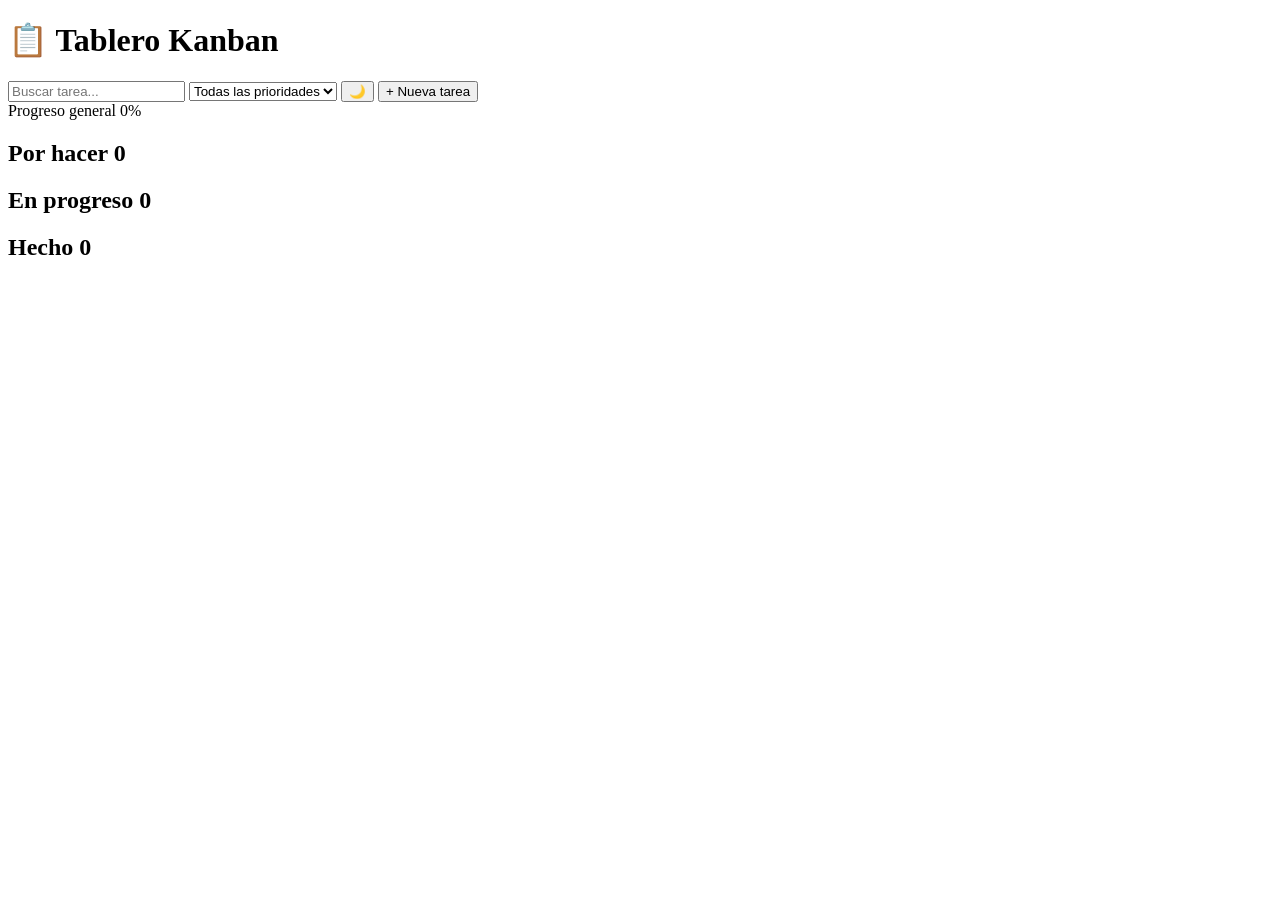
==== HTML/index.html @ 424a71e5 "Archivos" ====
<!DOCTYPE html>
<html lang="es">
<head>
  <meta charset="utf-8">
  <meta name="viewport" content="width=device-width, initial-scale=1">
  <title>Tablero Kanban</title>
  <meta name="description" content="Tablero Kanban con drag and drop y localStorage">
  <link rel="stylesheet" href="styles.css">
</head>
<body>

  <header class="topbar">
    <h1>📋 Tablero Kanban</h1>
    <div class="controls">
      <input type="search" id="search" placeholder="Buscar tarea...">
      <select id="filterPriority">
        <option value="todas">Todas las prioridades</option>
        <option value="alta">Alta</option>
        <option value="media">Media</option>
        <option value="baja">Baja</option>
      </select>
      <button id="themeToggle" class="btn ghost" title="Cambiar tema">🌙</button>
      <button id="addBtn" class="btn primary">+ Nueva tarea</button>
    </div>
  </header>

  <section class="progress-wrap">
    <div class="progress-info">
      <span>Progreso general</span>
      <span id="progressText">0%</span>
    </div>
    <div class="progress"><div id="progressBar"></div></div>
  </section>

  <main class="board">
    <section class="column" data-status="todo">
      <h2>Por hacer <span class="count" id="count-todo">0</span></h2>
      <div class="list" id="list-todo"></div>
    </section>

    <section class="column" data-status="doing">
      <h2>En progreso <span class="count" id="count-doing">0</span></h2>
      <div class="list" id="list-doing"></div>
    </section>

    <section class="column" data-status="done">
      <h2>Hecho <span class="count" id="count-done">0</span></h2>
      <div class="list" id="list-done"></div>
    </section>
  </main>

  <dialog id="taskDialog">
    <form id="taskForm">
      <h3 id="dialogTitle">Nueva tarea</h3>

      <label>Título
        <input type="text" id="taskTitle" required maxlength="60">
      </label>

      <label>Descripción
        <textarea id="taskDesc" rows="3" maxlength="200"></textarea>
      </label>

      <div class="row">
        <label>Prioridad
          <select id="taskPriority">
            <option value="alta">Alta</option>
            <option value="media" selected>Media</option>
            <option value="baja">Baja</option>
          </select>
        </label>

        <label>Fecha límite
          <input type="date" id="taskDue">
        </label>
      </div>

      <div class="dialog-actions">
        <button type="button" id="cancelBtn" class="btn ghost">Cancelar</button>
        <button type="submit" class="btn primary">Guardar</button>
      </div>
    </form>
  </dialog>

  <script src="app.js"></script>
</body>
</html>
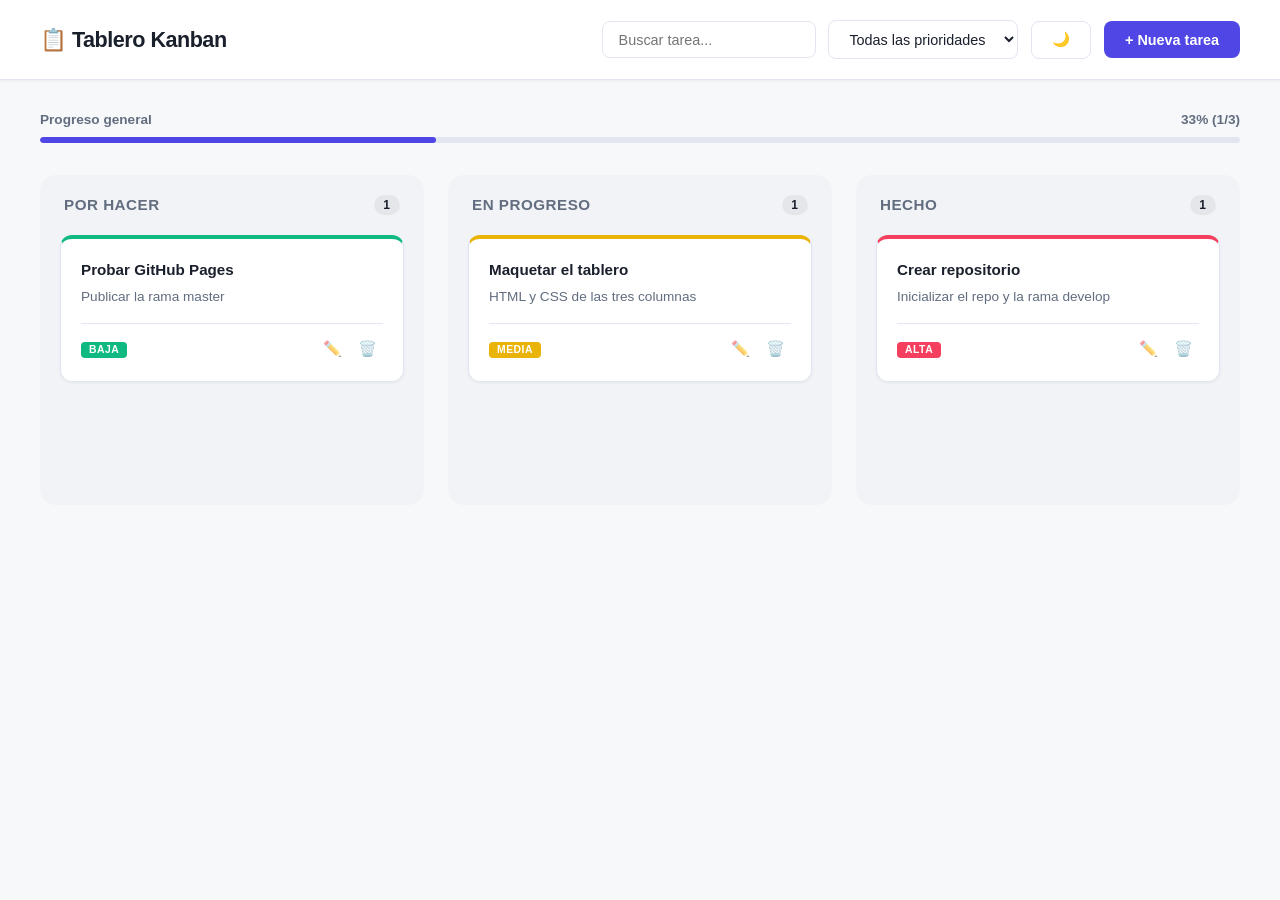
==== commit 0341c80a: "agregar cambaio de en el html" ====
--- a/HTML/index.html
+++ b/HTML/index.html
@@ -5,7 +5,7 @@
   <meta name="viewport" content="width=device-width, initial-scale=1">
   <title>Tablero Kanban</title>
   <meta name="description" content="Tablero Kanban con drag and drop y localStorage">
-  <link rel="stylesheet" href="styles.css">
+  <link rel="stylesheet" href="../CSS/styles.css">
 </head>
 <body>
 
@@ -82,6 +82,6 @@
     </form>
   </dialog>
 
-  <script src="app.js"></script>
+  <script src="../JAVA/app.js"></script>
 </body>
 </html>
--- a/CSS/styles.css
+++ b/CSS/styles.css
@@ -0,0 +1,393 @@
+/* ==========================================
+   1. VARIABLES DE DISEÑO (Paleta moderna y limpia)
+   ========================================== */
+:root {
+  --bg: #f6f8fa;
+  --surface: #ffffff;
+  --column: #f1f3f7;
+  --text: #1a1f2c;
+  --muted: #626d7f;
+  --border: #e2e6f0;
+  
+  /* Colores de marca y estados */
+  --primary: #4f46e5;
+  --primary-hover: #4338ca;
+  --alta: #f43f5e;
+  --media: #eab308;
+  --baja: #10b981;
+  
+  /* Efectos sofisticados */
+  --shadow-sm: 0 1px 3px rgba(0, 0, 0, 0.05);
+  --shadow-md: 0 4px 12px rgba(0, 0, 0, 0.05);
+  --shadow-lg: 0 20px 40px rgba(0, 0, 0, 0.08);
+  --radius-lg: 16px;
+  --radius-md: 12px;
+  --radius-sm: 8px;
+}
+
+[data-theme="dark"] {
+  --bg: #0b0d14;
+  --surface: #141722;
+  --column: #1b1e2c;
+  --text: #f1f3f7;
+  --muted: #8894a6;
+  --border: #24293e;
+  
+  /* Efectos oscuros */
+  --shadow-sm: 0 1px 3px rgba(0, 0, 0, 0.2);
+  --shadow-md: 0 4px 12px rgba(0, 0, 0, 0.25);
+  --shadow-lg: 0 20px 40px rgba(0, 0, 0, 0.4);
+}
+
+/* ==========================================
+   2. RESETEO Y CONFIGURACIÓN BASE
+   ========================================== */
+* { 
+  box-sizing: border-box; 
+  margin: 0; 
+  padding: 0; 
+}
+
+body {
+  font-family: -apple-system, BlinkMacSystemFont, "Segoe UI", Roboto, Helvetica, Arial, sans-serif;
+  background: var(--bg);
+  color: var(--text);
+  min-height: 100vh;
+  transition: background 0.3s cubic-bezier(0.4, 0, 0.2, 1), color 0.3s ease;
+  -webkit-font-smoothing: antialiased;
+}
+
+/* ==========================================
+   3. BARRA SUPERIOR (Top Bar de App Premium)
+   ========================================== */
+.topbar {
+  display: flex;
+  flex-wrap: wrap;
+  gap: 1.5rem;
+  align-items: center;
+  justify-content: space-between;
+  padding: 1.25rem 2.5rem;
+  background: var(--surface);
+  border-bottom: 1px solid var(--border);
+  box-shadow: var(--shadow-sm);
+}
+
+.topbar h1 {
+  font-size: 1.35rem;
+  font-weight: 700;
+  letter-spacing: -0.5px;
+}
+
+.controls {
+  display: flex;
+  flex-wrap: wrap;
+  align-items: center;
+  gap: 0.8rem;
+}
+
+/* Inputs minimalistas y enfocados */
+input, select, textarea {
+  font: inherit;
+  font-size: 0.9rem;
+  padding: 0.6rem 1rem;
+  border: 1px solid var(--border);
+  border-radius: var(--radius-sm);
+  background: var(--surface);
+  color: var(--text);
+  transition: all 0.2s cubic-bezier(0.4, 0, 0.2, 1);
+}
+
+input:focus, select:focus, textarea:focus {
+  outline: none;
+  border-color: var(--primary);
+  box-shadow: 0 0 0 4px rgba(79, 70, 229, 0.12);
+}
+
+/* Botones estilizados */
+.btn {
+  font: inherit;
+  font-size: 0.9rem;
+  font-weight: 600;
+  cursor: pointer;
+  padding: 0.6rem 1.25rem;
+  border-radius: var(--radius-sm);
+  border: 1px solid transparent;
+  display: inline-flex;
+  align-items: center;
+  justify-content: center;
+  gap: 0.5rem;
+  transition: all 0.2s ease;
+}
+
+.btn:active { transform: scale(0.97); }
+
+.btn.primary { 
+  background: var(--primary); 
+  color: #fff; 
+}
+.btn.primary:hover { 
+  background: var(--primary-hover); 
+  box-shadow: 0 4px 12px rgba(79, 70, 229, 0.25);
+}
+
+.btn.ghost { 
+  background: transparent; 
+  border-color: var(--border); 
+  color: var(--text); 
+}
+.btn.ghost:hover { 
+  background: var(--bg); 
+  border-color: var(--muted);
+}
+
+/* ==========================================
+   4. INDICADOR DE PROGRESO DE TAREAS
+   ========================================== */
+.progress-wrap { 
+  padding: 2rem 2.5rem 0; 
+  max-width: 1400px;
+  margin: 0 auto;
+}
+
+.progress-info {
+  display: flex;
+  justify-content: space-between;
+  font-size: 0.85rem;
+  font-weight: 600;
+  color: var(--muted);
+  margin-bottom: 0.6rem;
+}
+
+.progress {
+  height: 6px;
+  background: var(--border);
+  border-radius: 99px;
+  overflow: hidden;
+}
+
+#progressBar {
+  height: 100%;
+  width: 0%;
+  background: var(--primary);
+  border-radius: 99px;
+  transition: width 0.5s cubic-bezier(0.4, 0, 0.2, 1);
+}
+
+/* ==========================================
+   5. TABLERO KANBAN (Estructura moderna)
+   ========================================== */
+.board {
+  display: grid;
+  grid-template-columns: repeat(3, 1fr);
+  gap: 1.5rem;
+  padding: 2rem 2.5rem;
+  align-items: start;
+  max-width: 1400px;
+  margin: 0 auto;
+}
+
+.column {
+  background: var(--column);
+  border-radius: var(--radius-lg);
+  padding: 1.25rem;
+  transition: background 0.2s;
+}
+
+.column h2 {
+  display: flex;
+  justify-content: space-between;
+  align-items: center;
+  font-size: 0.95rem;
+  font-weight: 700;
+  text-transform: uppercase;
+  letter-spacing: 0.5px;
+  color: var(--muted);
+  margin-bottom: 1.25rem;
+  padding: 0 0.25rem;
+}
+
+.count {
+  background: rgba(0, 0, 0, 0.05);
+  color: var(--text);
+  font-size: 0.75rem;
+  font-weight: 700;
+  padding: 0.2rem 0.6rem;
+  border-radius: 99px;
+}
+[data-theme="dark"] .count {
+  background: rgba(255, 255, 255, 0.08);
+}
+
+.list {
+  min-height: 250px;
+  display: flex;
+  flex-direction: column;
+  gap: 0.8rem;
+  border-radius: var(--radius-md);
+  transition: all 0.2s ease;
+}
+
+/* Estilo cuando arrastras una tarjeta sobre la columna */
+.list.drag-over {
+  background: rgba(79, 70, 229, 0.05);
+  outline: 2px dashed rgba(79, 70, 229, 0.4);
+  outline-offset: 4px;
+}
+
+/* ==========================================
+   6. TARJETAS (Cards visualmente limpias)
+   ========================================== */
+.card {
+  background: var(--surface);
+  border-radius: var(--radius-md);
+  padding: 1.25rem;
+  box-shadow: var(--shadow-sm);
+  border: 1px solid var(--border);
+  border-top: 4px solid var(--media); /* Borde superior para look más sofisticado */
+  cursor: grab;
+  transition: transform 0.2s cubic-bezier(0.2, 0, 0, 1), box-shadow 0.2s ease, border-color 0.2s ease;
+  animation: aparecer 0.35s cubic-bezier(0.34, 1.56, 0.64, 1);
+}
+
+.card:hover {
+  transform: translateY(-3px);
+  box-shadow: var(--shadow-md);
+  border-color: rgba(0, 0, 0, 0.15);
+}
+[data-theme="dark"] .card:hover {
+  border-color: rgba(255, 255, 255, 0.15);
+}
+
+.card.alta  { border-top-color: var(--alta); }
+.card.media { border-top-color: var(--media); }
+.card.baja  { border-top-color: var(--baja); }
+
+/* Mientras se arrastra la tarjeta */
+.card.dragging { 
+  opacity: 0.3; 
+  cursor: grabbing;
+  transform: scale(0.95);
+}
+
+.card h3 { 
+  font-size: 0.95rem; 
+  font-weight: 600;
+  margin-bottom: 0.4rem; 
+  line-height: 1.4;
+  word-break: break-word; 
+}
+
+.card p { 
+  font-size: 0.85rem; 
+  color: var(--muted); 
+  margin-bottom: 1rem; 
+  line-height: 1.5;
+  word-break: break-word; 
+}
+
+.card-footer {
+  display: flex;
+  justify-content: space-between;
+  align-items: center;
+  font-size: 0.78rem;
+  color: var(--muted);
+  border-top: 1px solid var(--border);
+  padding-top: 0.8rem;
+}
+
+.badge {
+  text-transform: uppercase;
+  font-weight: 700;
+  font-size: 0.65rem;
+  letter-spacing: 0.5px;
+  padding: 0.15rem 0.5rem;
+  border-radius: 4px; /* Cuadrados sutiles tipo tag */
+  color: #fff;
+}
+.badge.alta  { background: var(--alta); }
+.badge.media { background: var(--media); }
+.badge.baja  { background: var(--baja); }
+
+.due.vencida { 
+  color: var(--alta); 
+  font-weight: 700; 
+  background: rgba(244, 63, 94, 0.1);
+  padding: 0.1rem 0.4rem;
+  border-radius: 4px;
+}
+
+.card-actions { display: flex; gap: 0.2rem; }
+
+.icon-btn {
+  background: none;
+  border: none;
+  cursor: pointer;
+  font-size: 0.95rem;
+  padding: 0.2rem 0.4rem;
+  border-radius: var(--radius-sm);
+  color: var(--muted);
+  opacity: 0.6;
+  transition: all 0.2s;
+}
+.icon-btn:hover { 
+  background: var(--bg); 
+  color: var(--text);
+  opacity: 1;
+}
+
+.empty {
+  text-align: center;
+  font-size: 0.85rem;
+  color: var(--muted);
+  padding: 2rem 0;
+  border: 2px dashed var(--border);
+  border-radius: var(--radius-md);
+  background: rgba(0, 0, 0, 0.01);
+}
+
+/* ==========================================
+   7. MODALES (Efecto cristal esmerilado)
+   ========================================== */
+dialog {
+  margin: auto;
+  border: 1px solid var(--border);
+  border-radius: var(--radius-lg);
+  padding: 2rem;
+  width: min(440px, 92vw);
+  background: var(--surface);
+  color: var(--text);
+  box-shadow: var(--shadow-lg);
+}
+
+dialog::backdrop { 
+  background: rgba(15, 23, 42, 0.3); /* Azul pizarra semitransparente */
+  backdrop-filter: blur(8px);        /* Difumina lo de atrás con elegancia */
+  -webkit-backdrop-filter: blur(8px);
+}
+
+dialog form { display: flex; flex-direction: column; gap: 1.2rem; }
+dialog label { display: flex; flex-direction: column; gap: 0.4rem; font-size: 0.85rem; font-weight: 600; color: var(--muted); }
+dialog h2 { font-size: 1.25rem; font-weight: 700; color: var(--text); margin-bottom: 0.25rem; }
+
+.row { display: flex; gap: 1rem; }
+.dialog-actions { display: flex; justify-content: flex-end; gap: 0.6rem; margin-top: 0.5rem; }
+
+/* ==========================================
+   8. ANIMACIONES Y ADAPTACIÓN MOVIL
+   ========================================== */
+@keyframes aparecer {
+  from { opacity: 0; transform: translateY(10px); }
+  to   { opacity: 1; transform: translateY(0); }
+}
+
+@media (max-width: 950px) {
+  .board { 
+    grid-template-columns: 1fr; 
+    gap: 2rem;
+    padding: 1.5rem;
+  }
+  .topbar { padding: 1.25rem 1.5rem; }
+  .progress-wrap { padding: 1.5rem 1.5rem 0; }
+  .controls { width: 100%; }
+  .controls input, .controls select, .controls button { flex: 1; min-width: 140px; }
+}
